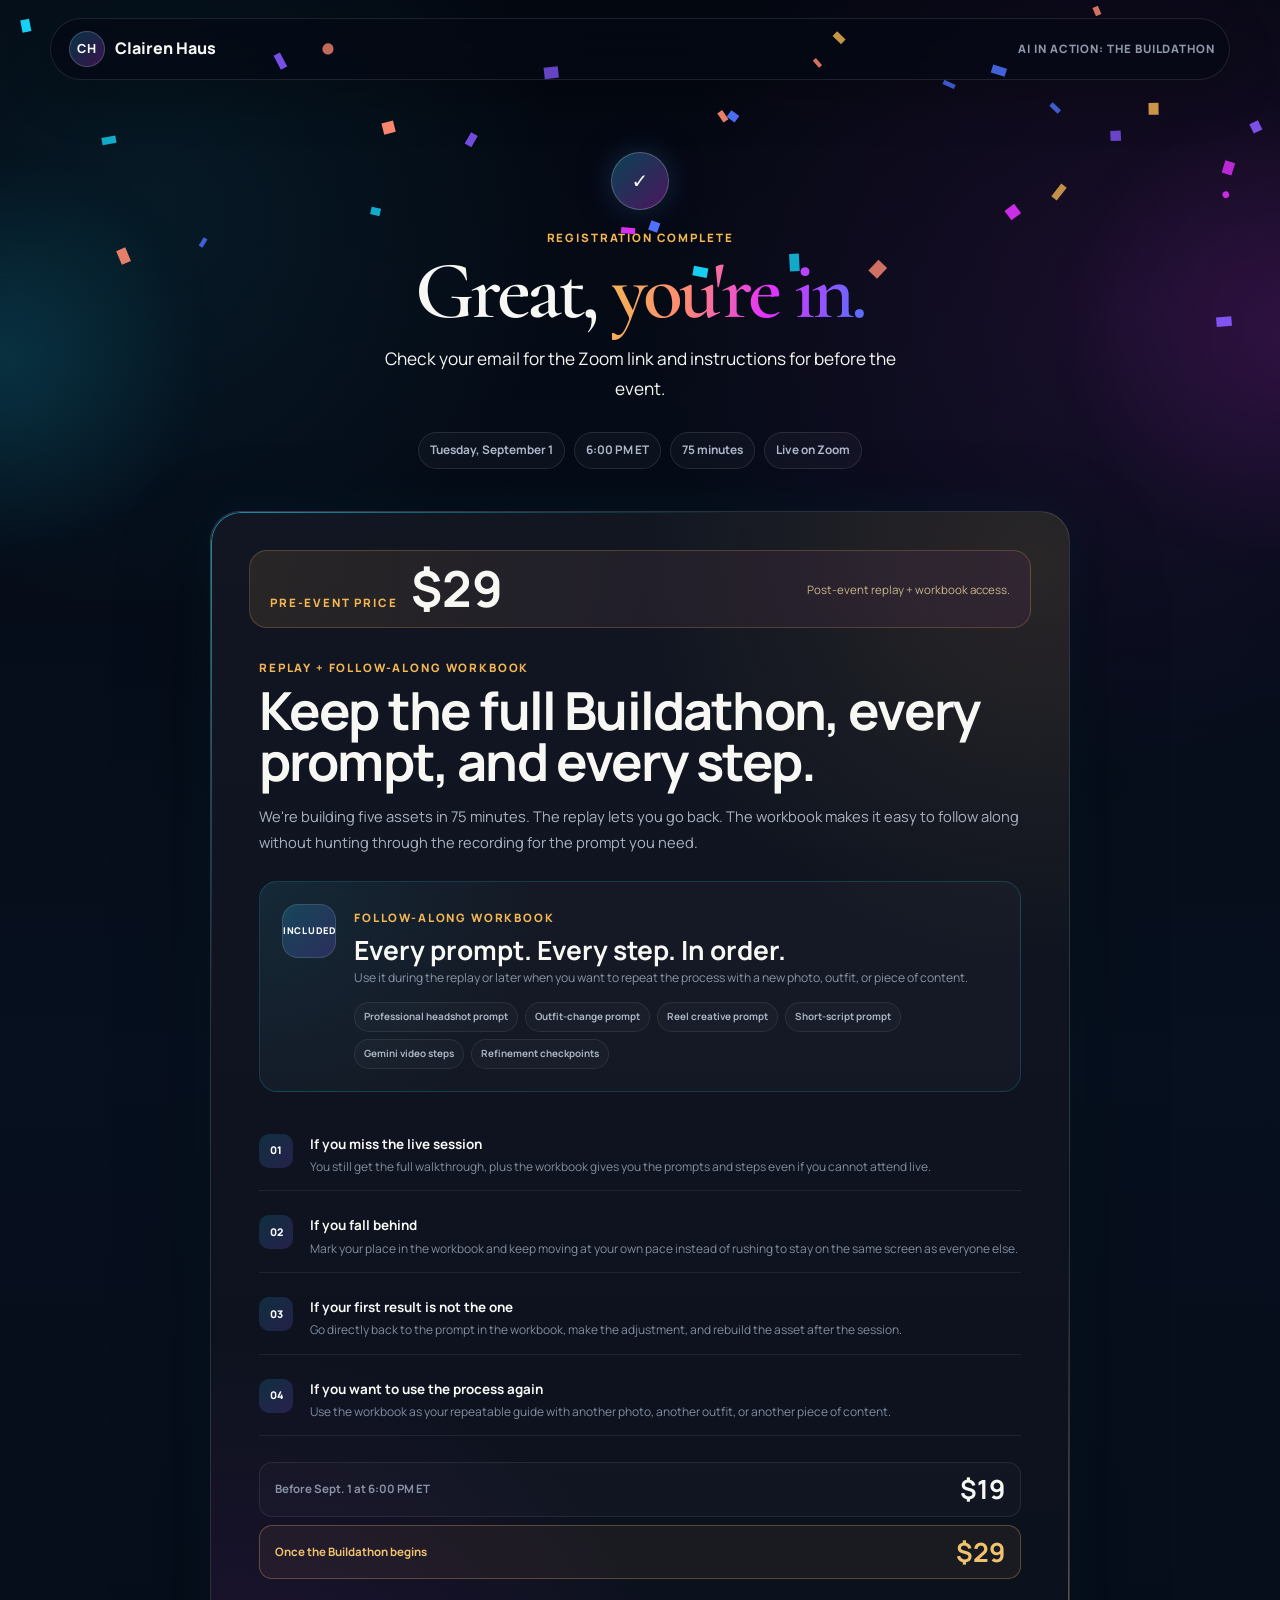
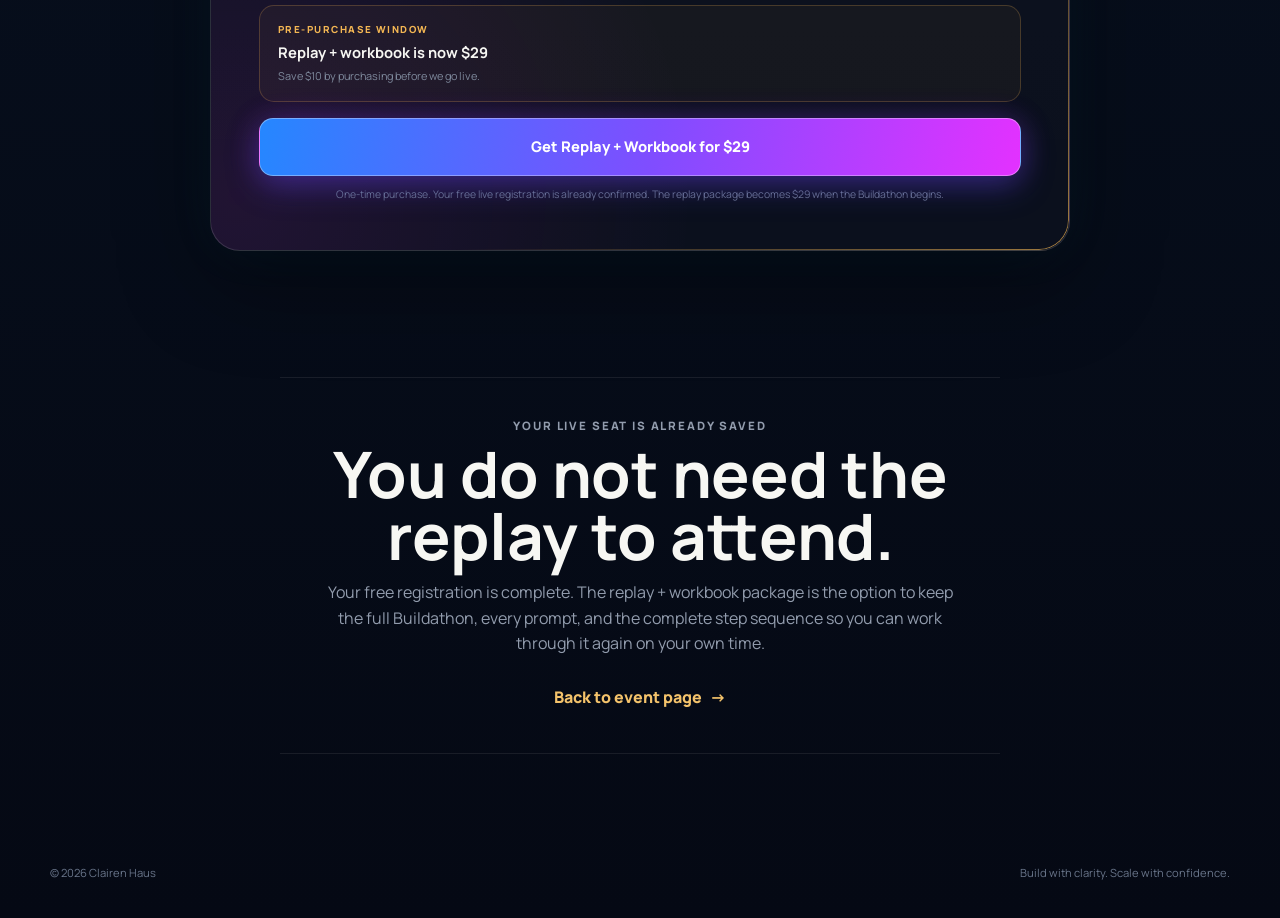
==== thank-you.html @ d90f3b9d "Add Buildathon confirmation and replay page" ====
<!doctype html>
<html lang="en">
<head>
  <meta charset="utf-8">
  <meta name="viewport" content="width=device-width, initial-scale=1">
  <meta name="description" content="You're registered for AI in Action: The Buildathon. Pre-purchase replay access for $19 before the live session begins.">
  <meta name="theme-color" content="#070b16">
  <title>You're In | AI in Action: The Buildathon</title>
  <link rel="preconnect" href="https://fonts.googleapis.com">
  <link rel="preconnect" href="https://fonts.gstatic.com" crossorigin>
  <link href="https://fonts.googleapis.com/css2?family=Cormorant+Garamond:wght@500;600;700&family=Manrope:wght@400;500;600;700;800&display=swap" rel="stylesheet">
  <link rel="stylesheet" href="styles.css">
</head>
<body class="thank-you-page">
  <canvas id="confetti-canvas" class="confetti-canvas" aria-hidden="true"></canvas>
  <div class="page-shell">
    <header class="site-header thank-you-header">
      <a class="brand" href="index.html" aria-label="Clairen Haus home">
        <span class="brand-mark">CH</span>
        <span class="brand-name">Clairen Haus</span>
      </a>
      <span class="thank-you-header-label">AI in Action: The Buildathon</span>
    </header>

    <main>
      <section class="thank-you-hero section">
        <div class="ambient ambient-one" aria-hidden="true"></div>
        <div class="ambient ambient-two" aria-hidden="true"></div>

        <div class="thank-you-confirmation">
          <div class="success-icon-large" aria-hidden="true">✓</div>
          <p class="section-kicker">REGISTRATION COMPLETE</p>
          <h1>Great, <span class="gradient-text">you're in.</span></h1>
          <p class="thank-you-lede">Check your email for the Zoom link and instructions for before the event.</p>

          <div class="confirmation-details">
            <span>Tuesday, September 1</span>
            <span>6:00 PM ET</span>
            <span>75 minutes</span>
            <span>Live on Zoom</span>
          </div>
        </div>

        <div class="replay-sales-card">
          <div class="replay-price-banner">
            <div>
              <span class="replay-tag">PRE-EVENT PRICE</span>
              <strong>$19</strong>
            </div>
            <p>$19 before we begin. $29 once the Buildathon starts.</p>
          </div>

          <p class="section-kicker">REPLAY + FOLLOW-ALONG WORKBOOK</p>
          <h2>Keep the full Buildathon, every prompt, and every step.</h2>

          <p class="replay-lede">
            We're building five assets in 75 minutes. The replay lets you go back. The workbook makes it easy to follow along without hunting through the recording for the prompt you need.
          </p>

          <div class="workbook-bonus">
            <div class="workbook-badge">INCLUDED</div>
            <div>
              <span class="replay-tag">FOLLOW-ALONG WORKBOOK</span>
              <h3>Every prompt. Every step. In order.</h3>
              <p>Use it during the replay or later when you want to repeat the process with a new photo, outfit, or piece of content.</p>
              <div class="workbook-contents">
                <span>Professional headshot prompt</span>
                <span>Outfit-change prompt</span>
                <span>Reel creative prompt</span>
                <span>Short-script prompt</span>
                <span>Gemini video steps</span>
                <span>Refinement checkpoints</span>
              </div>
            </div>
          </div>

          <ul class="replay-benefits">
            <li><span>01</span><div><strong>If you miss the live session</strong><p>You still get the full walkthrough, plus the workbook gives you the prompts and steps even if you cannot attend live.</p></div></li>
            <li><span>02</span><div><strong>If you fall behind</strong><p>Mark your place in the workbook and keep moving at your own pace instead of rushing to stay on the same screen as everyone else.</p></div></li>
            <li><span>03</span><div><strong>If your first result is not the one</strong><p>Go directly back to the prompt in the workbook, make the adjustment, and rebuild the asset after the session.</p></div></li>
            <li><span>04</span><div><strong>If you want to use the process again</strong><p>Use the workbook as your repeatable guide with another photo, another outfit, or another piece of content.</p></div></li>
          </ul>

          <div class="price-ladder">
            <div class="price-ladder-row is-now">
              <span>Before Sept. 1 at 6:00 PM ET</span>
              <strong>$19</strong>
            </div>
            <div class="price-ladder-row">
              <span>Once the Buildathon begins</span>
              <strong>$29</strong>
            </div>
          </div>

          <div class="replay-urgency">
            <span>PRE-PURCHASE WINDOW</span>
            <strong id="replay-countdown">Ends when the Buildathon begins</strong>
            <small>Save $10 by purchasing before we go live.</small>
          </div>

          <a id="replay-checkout-button" class="button button-primary button-full replay-cta" href="#" target="_blank" rel="noopener">Get Replay + Workbook for $19</a>
          <p class="replay-fine-print">One-time purchase. Your free live registration is already confirmed. The replay package becomes $29 when the Buildathon begins.</p>
        </div>
      </section>

      <section class="section replay-close-section">
        <div class="replay-close-copy">
          <p class="section-kicker">YOUR LIVE SEAT IS ALREADY SAVED</p>
          <h2>You do not need the replay to attend.</h2>
          <p>Your free registration is complete. The replay + workbook package is the option to keep the full Buildathon, every prompt, and the complete step sequence so you can work through it again on your own time.</p>
          <a class="text-link" href="index.html">Back to event page <span aria-hidden="true">→</span></a>
        </div>
      </section>
    </main>

    <footer>
      <span>© <span id="year"></span> Clairen Haus</span>
      <span>Build with clarity. Scale with confidence.</span>
    </footer>
  </div>

  <script src="config.js"></script>
  <script>
    (() => {
      const config = window.BUILDATHON_CONFIG || {};
      const year = document.getElementById("year");
      if (year) year.textContent = new Date().getFullYear();

      const replayButton = document.getElementById("replay-checkout-button");
      const countdown = document.getElementById("replay-countdown");
      const priceBanner = document.querySelector(".replay-price-banner strong");
      const priceBannerCopy = document.querySelector(".replay-price-banner p");
      const priceRows = [...document.querySelectorAll(".price-ladder-row")];

      const eventStart = new Date(
        config.eventStartIso || "2026-09-01T18:00:00-04:00"
      ).getTime();

      function isPostEvent() {
        return Date.now() >= eventStart;
      }

      function syncReplayOffer() {
        const postEvent = isPostEvent();
        const checkoutUrl = postEvent
          ? config.replayPostEventCheckoutUrl
          : config.replayPreEventCheckoutUrl;

        if (replayButton) {
          replayButton.textContent = postEvent
            ? "Get Replay + Workbook for $29"
            : "Get Replay + Workbook for $19";

          replayButton.href = checkoutUrl || "#";
          replayButton.target = "_blank";
          replayButton.rel = "noopener";

          if (!checkoutUrl) {
            replayButton.addEventListener("click", (event) => {
              event.preventDefault();
              alert("Replay checkout is not connected yet.");
            }, { once: true });
          }
        }

        if (priceBanner) {
          priceBanner.textContent = postEvent ? "$29" : "$19";
        }

        if (priceBannerCopy) {
          priceBannerCopy.textContent = postEvent
            ? "Post-event replay + workbook access."
            : "$19 before we begin. $29 once the Buildathon starts.";
        }

        priceRows.forEach((row, index) => {
          row.classList.toggle("is-now", postEvent ? index === 1 : index === 0);
        });
      }

      syncReplayOffer();

      function updateCountdown() {
        if (!countdown) return;
        const remaining = eventStart - Date.now();

        if (remaining <= 0) {
          countdown.textContent = "Replay + workbook is now $29";
          syncReplayOffer();
          return;
        }

        const days = Math.floor(remaining / 86400000);
        const hours = Math.floor((remaining % 86400000) / 3600000);
        const minutes = Math.floor((remaining % 3600000) / 60000);

        const parts = [];
        if (days) parts.push(`${days}d`);
        if (hours || days) parts.push(`${hours}h`);
        parts.push(`${minutes}m`);

        countdown.textContent = `${parts.join(" ")} left at $19`;
      }

      updateCountdown();
      setInterval(updateCountdown, 60000);
    })();
  </script>

  <script>
    (() => {
      const canvas = document.getElementById("confetti-canvas");
      const reduceMotion = window.matchMedia("(prefers-reduced-motion: reduce)").matches;
      if (!canvas || reduceMotion) return;
      const ctx = canvas.getContext("2d");
      const colors = ["#18d9ff", "#4e72ff", "#8658ff", "#e331ff", "#f3b653", "#ff8a72"];
      const particles = [];
      const count = Math.min(130, Math.max(78, Math.floor(window.innerWidth / 9)));
      const start = performance.now();
      const duration = 4800;
      function resize() {
        const dpr = Math.min(window.devicePixelRatio || 1, 2);
        canvas.width = Math.floor(window.innerWidth * dpr);
        canvas.height = Math.floor(window.innerHeight * dpr);
        canvas.style.width = window.innerWidth + "px";
        canvas.style.height = window.innerHeight + "px";
        ctx.setTransform(dpr, 0, 0, dpr, 0, 0);
      }
      function resetParticle(p, initial = false) {
        p.x = Math.random() * window.innerWidth;
        p.y = initial ? -Math.random() * window.innerHeight * 1.15 : -30;
        p.w = 4 + Math.random() * 8;
        p.h = 7 + Math.random() * 12;
        p.vy = 2.1 + Math.random() * 3.5;
        p.vx = -1.1 + Math.random() * 2.2;
        p.rotation = Math.random() * Math.PI * 2;
        p.spin = -0.08 + Math.random() * 0.16;
        p.color = colors[Math.floor(Math.random() * colors.length)];
        p.alpha = 0.74 + Math.random() * 0.26;
        p.circle = Math.random() > 0.84;
      }
      resize();
      window.addEventListener("resize", resize, { passive: true });
      for (let i = 0; i < count; i++) { const p = {}; resetParticle(p, true); particles.push(p); }
      function draw(now) {
        const elapsed = now - start;
        ctx.clearRect(0, 0, window.innerWidth, window.innerHeight);
        particles.forEach((p) => {
          p.x += p.vx + Math.sin((p.y + now * 0.06) * 0.015) * 0.45;
          p.y += p.vy;
          p.rotation += p.spin;
          if (p.y > window.innerHeight + 35 && elapsed < duration - 800) resetParticle(p);
          ctx.save();
          ctx.globalAlpha = p.alpha * Math.max(0, Math.min(1, (duration - elapsed) / 900));
          ctx.translate(p.x, p.y);
          ctx.rotate(p.rotation);
          ctx.fillStyle = p.color;
          if (p.circle) { ctx.beginPath(); ctx.arc(0, 0, p.w * 0.55, 0, Math.PI * 2); ctx.fill(); }
          else ctx.fillRect(-p.w / 2, -p.h / 2, p.w, p.h);
          ctx.restore();
        });
        if (elapsed < duration) requestAnimationFrame(draw);
        else { ctx.clearRect(0, 0, window.innerWidth, window.innerHeight); canvas.remove(); }
      }
      requestAnimationFrame(draw);
    })();
  </script>

</body>
</html>
---- styles.css ----
@import url("css/part1.css");
@import url("css/part2.css");
@import url("css/part3.css");
@import url("css/part4.css");
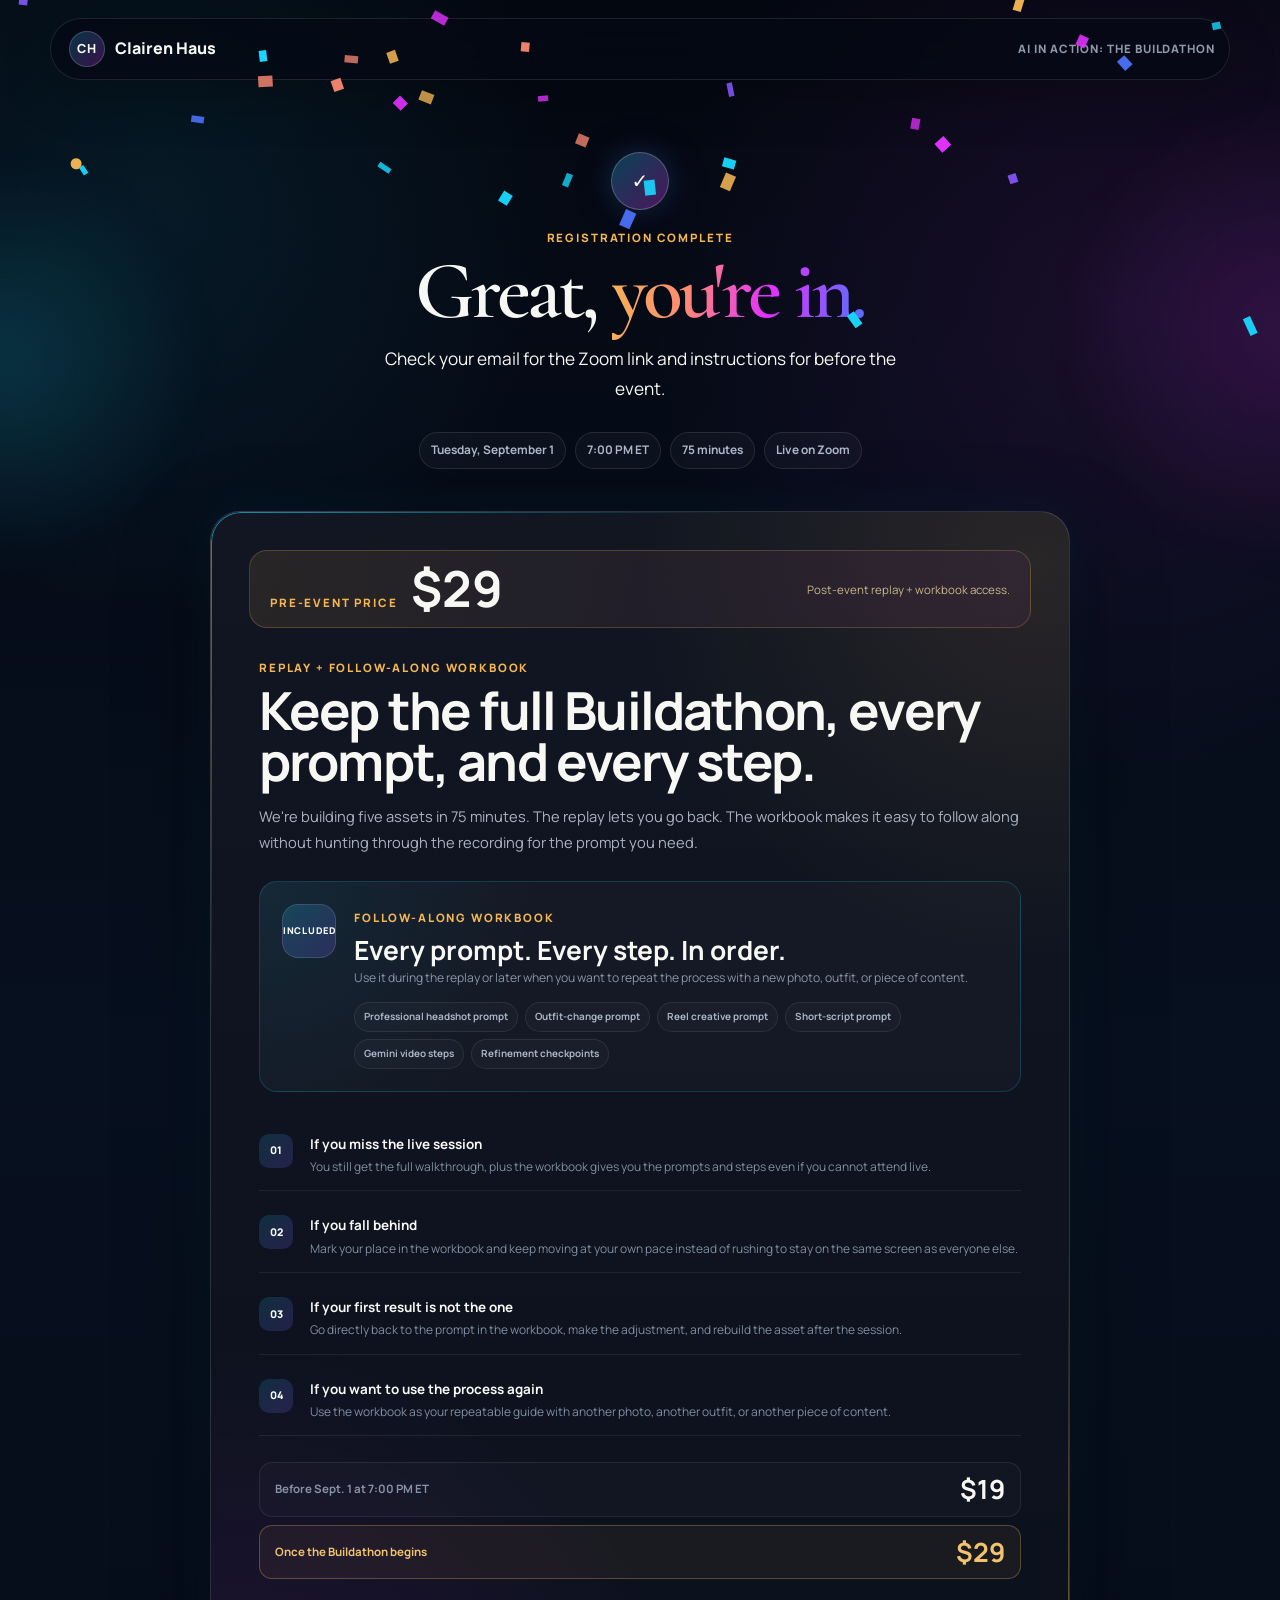
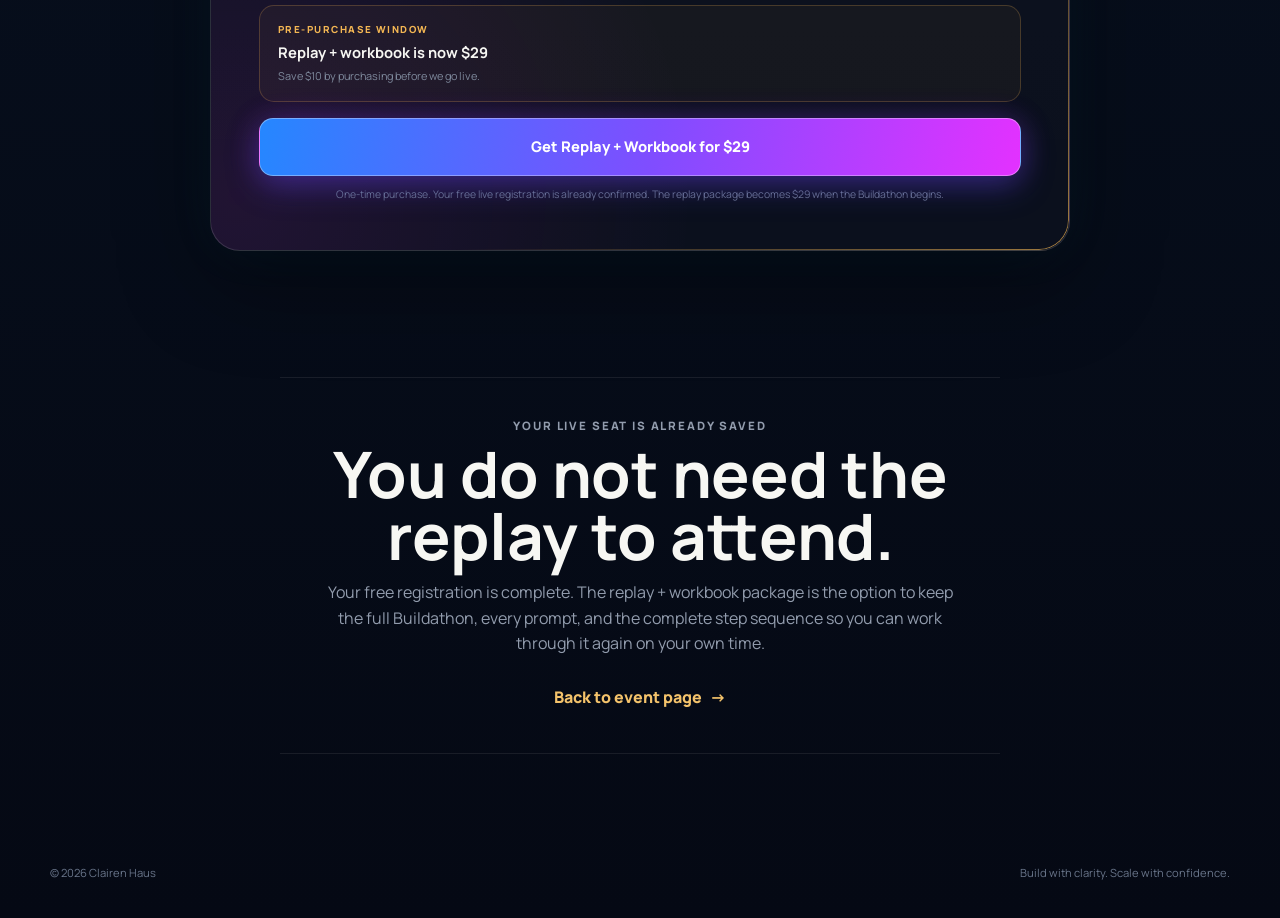
==== commit f8d36216: "Update confirmation page time to 7 PM ET" ====
--- a/thank-you.html
+++ b/thank-you.html
@@ -35,7 +35,7 @@
 
           <div class="confirmation-details">
             <span>Tuesday, September 1</span>
-            <span>6:00 PM ET</span>
+            <span>7:00 PM ET</span>
             <span>75 minutes</span>
             <span>Live on Zoom</span>
           </div>
@@ -83,7 +83,7 @@
 
           <div class="price-ladder">
             <div class="price-ladder-row is-now">
-              <span>Before Sept. 1 at 6:00 PM ET</span>
+              <span>Before Sept. 1 at 7:00 PM ET</span>
               <strong>$19</strong>
             </div>
             <div class="price-ladder-row">
--- a/styles.css
+++ b/styles.css
@@ -2,3 +2,4 @@
 @import url("css/part2.css");
 @import url("css/part3.css");
 @import url("css/part4.css");
+@import url("css/part5.css");
